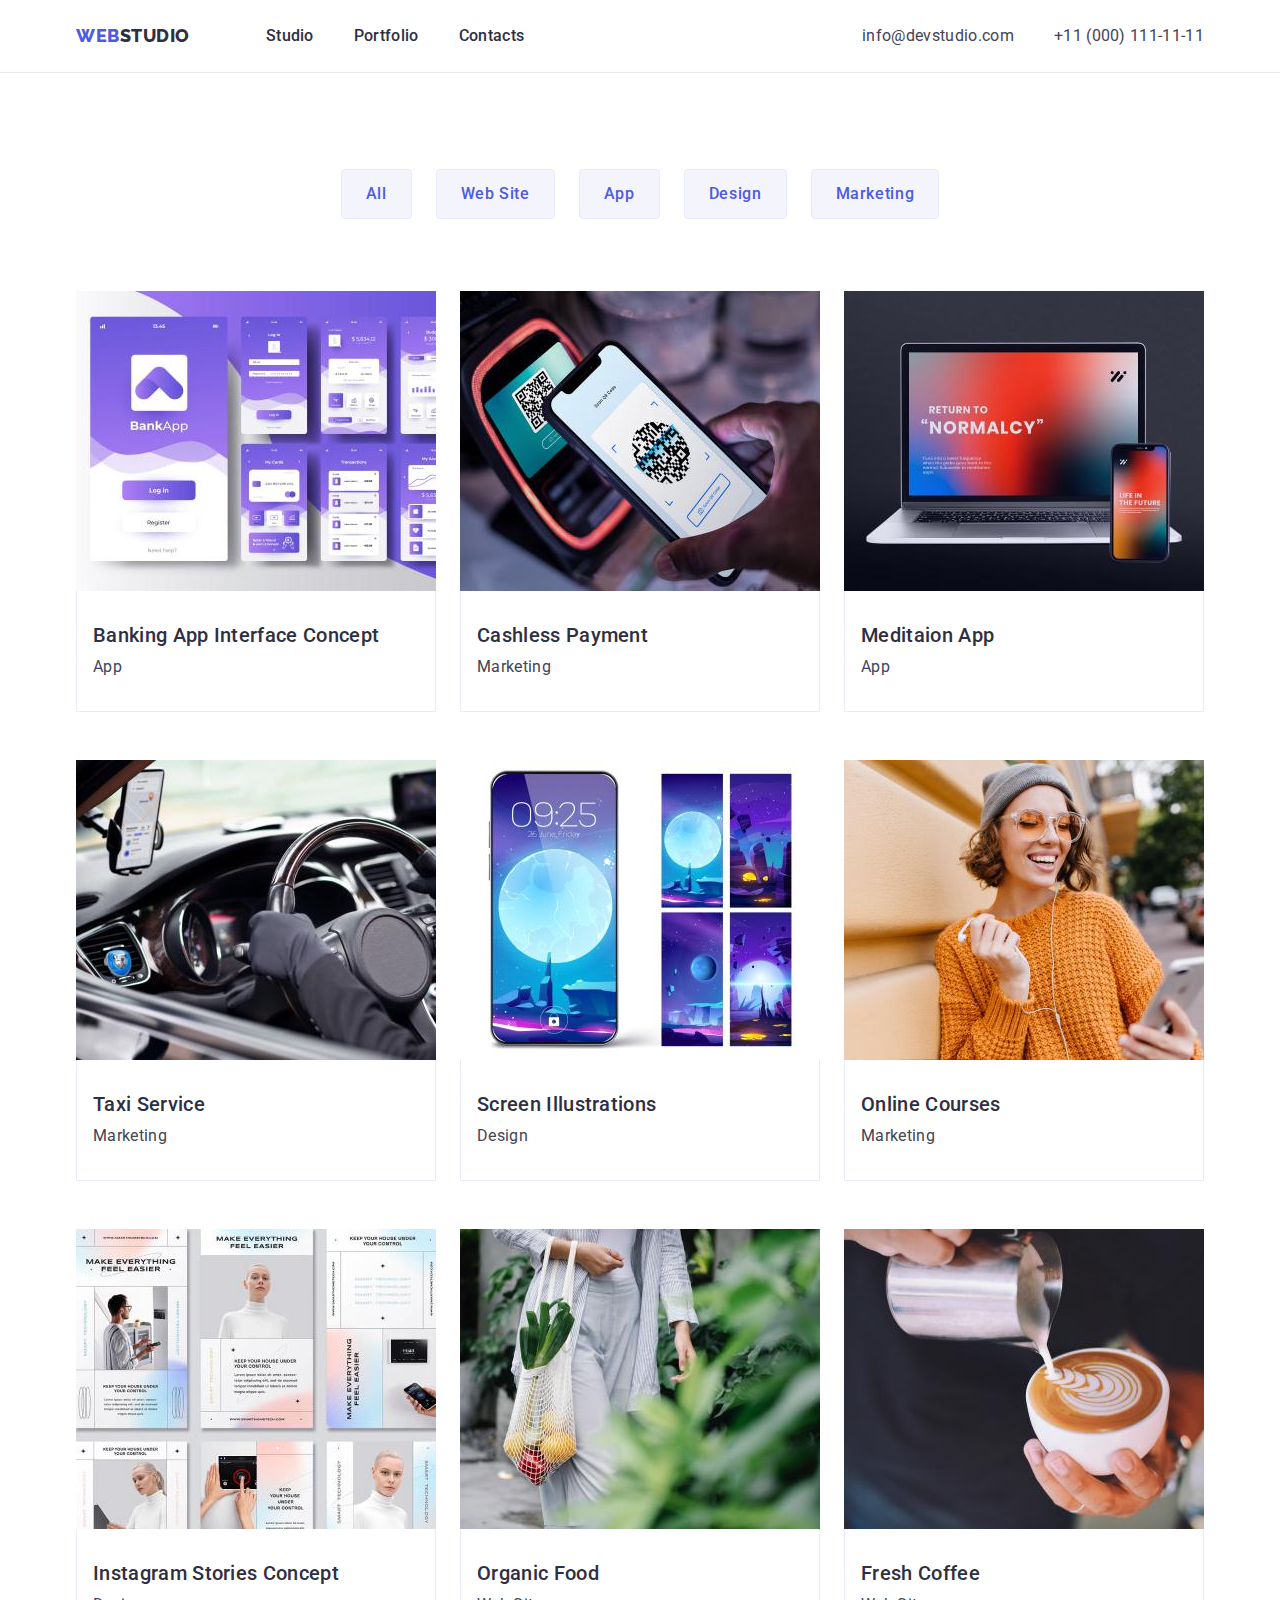
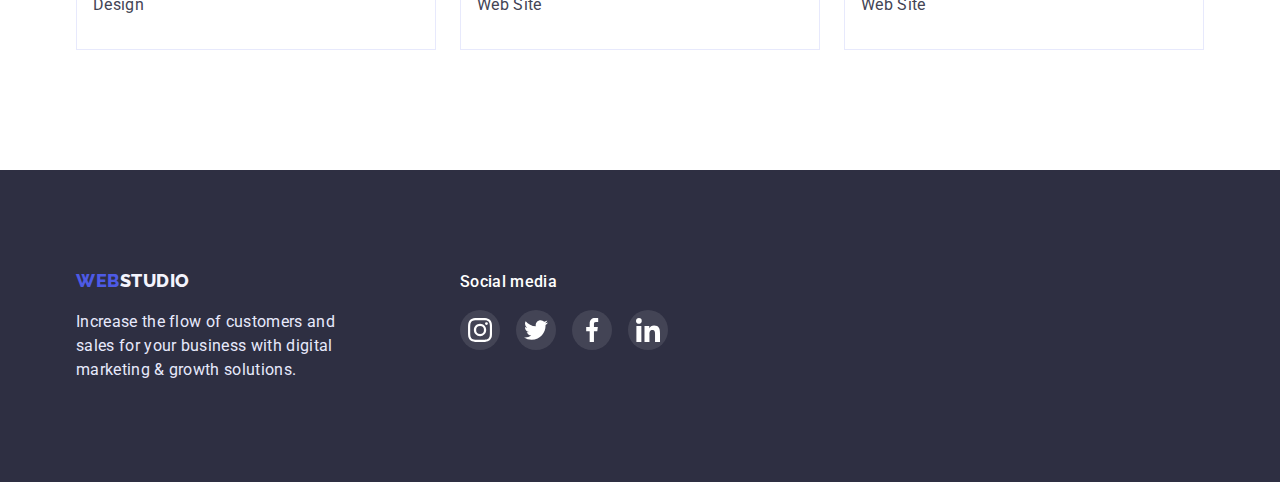
==== portfolio.html @ 3fb3bf38 "Initial commit" ====
<!DOCTYPE html>
<html lang="en">
  <head>
    <meta charset="UTF-8" />
    <meta http-equiv="X-UA-Compatible" content="IE=edge" />
    <meta name="viewport" content="width=device-width, initial-scale=1.0" />
    <title>goit-markup-hw-02</title>
    <!-- Fonts -->
    <link
      rel="stylesheet"
      href="https://cdnjs.cloudflare.com/ajax/libs/modern-normalize/1.1.0/modern-normalize.min.css"
    />
    <link rel="preconnect" href="https://fonts.googleapis.com" />
    <link rel="preconnect" href="https://fonts.gstatic.com" crossorigin />
    <link
      href="https://fonts.googleapis.com/css2?family=Raleway:wght@800&family=Roboto:wght@400;500;700;900&display=swap"
      rel="stylesheet"
    />
    <!-- Styles -->
    <link rel="stylesheet" href="./css/styles.css" />
  </head>
  <body>
    <header>
      <div class="conteiner">
        <div class="header-conteiner">
          <nav class="header-nav">
            <a class="logo" href="./index.html"
              ><span class="span-web">Web</span>Studio</a
            >
            <ul class="header-ul">
              <li><a class="header-link" href="./index.html">Studio</a></li>
              <li>
                <a class="header-link" href="./portfolio.html">Portfolio</a>
              </li>
              <li><a class="header-link" href="">Contacts</a></li>
            </ul>
          </nav>
          <address>
            <ul class="header-ul">
              <li>
                <a class="mail" href="mailto:info@devstudio.com"
                  >info@devstudio.com</a
                >
              </li>
              <li>
                <a class="tel" href="tel:+110001111111">+11 (000) 111-11-11</a>
              </li>
            </ul>
          </address>
        </div>
      </div>
    </header>
    <main>
      <!-- Portfolio -->

      <h1 hidden>Portfolio</h1>

      <!-- Filters -->

      <section class="portfolio-section">
        <div class="conteiner">
          <ul class="menu-button">
            <li class="button-li">
              <button class="portfolio-button" type="button">All</button>
            </li>
            <li class="button-li">
              <button class="portfolio-button" type="button">Web Site</button>
            </li>
            <li class="button-li">
              <button class="portfolio-button" type="button">App</button>
            </li>
            <li class="button-li">
              <button class="portfolio-button" type="button">Design</button>
            </li>
            <li class="button-li">
              <button class="portfolio-button" type="button">Marketing</button>
            </li>
          </ul>

          <ul class="menu-content">
            <li class="menu-item">
              <a class="menu-link" href=""
                ><img
                  src="./images/banking.jpg"
                  alt="Banking App Interface Concept"
                  width="360"
                  height="300"
                />
                <div class="menu-list">
                  <h3 class="title-h3">Banking App Interface Concept</h3>
                  <p class="title-text">App</p>
                </div>
              </a>
            </li>
            <li class="menu-item">
              <a class="menu-link" href="">
                <img
                  src="./images/payment.jpg"
                  alt="Cashless Payment"
                  width="360"
                  height="300"
                />
                <div class="menu-list">
                  <h3 class="title-h3">Cashless Payment</h3>
                  <p class="title-text">Marketing</p>
                </div>
              </a>
            </li>
            <li class="menu-item">
              <a class="menu-link" href="">
                <img
                  src="./images/meditationapp.jpg"
                  alt="Meditation App"
                  width="360"
                  height="300"
                />
                <div class="menu-list">
                  <h3 class="title-h3">Meditaion App</h3>
                  <p class="title-text">App</p>
                </div>
              </a>
            </li>
            <li class="menu-item">
              <a class="menu-link" href="">
                <img
                  src="./images/taxiservise.jpg"
                  alt="Taxi Service"
                  width="360"
                  height="300"
                />
                <div class="menu-list">
                  <h3 class="title-h3">Taxi Service</h3>
                  <p class="title-text">Marketing</p>
                </div>
              </a>
            </li>
            <li class="menu-item">
              <a class="menu-link" href="">
                <img
                  src="./images/screenillustrations.jpg"
                  alt="Screen Illustrations"
                  width="360"
                  height="300"
                />
                <div class="menu-list">
                  <h3 class="title-h3">Screen Illustrations</h3>
                  <p class="title-text">Design</p>
                </div>
              </a>
            </li>
            <li class="menu-item">
              <a class="menu-link" href="">
                <img
                  src="./images/onlinecourses.jpg"
                  alt="Online Courses"
                  width="360"
                  height="300"
                />
                <div class="menu-list">
                  <h3 class="title-h3">Online Courses</h3>
                  <p class="title-text">Marketing</p>
                </div>
              </a>
            </li>
            <li class="menu-item">
              <a class="menu-link" href="">
                <img
                  src="./images/instagram.jpg"
                  alt="Instagram Stories Concept"
                  width="360"
                  height="300"
                />
                <div class="menu-list">
                  <h3 class="title-h3">Instagram Stories Concept</h3>
                  <p class="title-text">Design</p>
                </div>
              </a>
            </li>
            <li class="menu-item">
              <a class="menu-link" href="">
                <img
                  src="./images/organicfood.jpg"
                  alt="Organic Food"
                  width="360"
                  height="300"
                />
                <div class="menu-list">
                  <h3 class="title-h3">Organic Food</h3>
                  <p class="title-text">Web Site</p>
                </div>
              </a>
            </li>
            <li class="menu-item">
              <a class="menu-link" href="">
                <img
                  src="./images/coffee.jpg"
                  alt="Fresh Coffee"
                  width="360"
                  height="300"
                />
                <div class="menu-list">
                  <h3 class="title-h3">Fresh Coffee</h3>
                  <p class="title-text">Web Site</p>
                </div>
              </a>
            </li>
          </ul>
        </div>
      </section>
    </main>

    <!-- Footer -->

    <footer>
      <div class="conteiner box-footer">
        <div>
          <a class="footer-logo" href="./index.html"
            ><span class="span-web">Web</span>Studio</a
          >
          <p class="footer-p">
            Increase the flow of customers and sales for your business with
            digital marketing & growth solutions.
          </p>
        </div>
        <div class="footer-social">
          <h3 class="title-h3 foot">Social media</h3>
          <ul class="footer-list">
            <li class="footer-item">
              <a class="footer-link" href="">
                <svg class="footer-icon" width="24" height="24">
                  <use href="./images/icons.svg#icon-instagram"></use>
                </svg>
              </a>
            </li>
            <li class="footer-item">
              <a class="footer-link" href="">
                <svg class="footer-icon" width="24" height="24">
                  <use href="./images/icons.svg#icon-twitter"></use>
                </svg>
              </a>
            </li>
            <li class="footer-item">
              <a class="footer-link" href="">
                <svg class="footer-icon" width="24" height="24">
                  <use href="./images/icons.svg#icon-facebook"></use>
                </svg>
              </a>
            </li>
            <li class="footer-item">
              <a class="footer-link" href="">
                <svg class="footer-icon" width="24" height="24">
                  <use href="./images/icons.svg#icon-linkedin"></use>
                </svg>
              </a>
            </li>
          </ul>
        </div>
      </div>
    </footer>
  </body>
</html>
---- css/styles.css ----
:root {
  --color-brand: #2e2f42;
  --color-prymary: #434455;
  --color-secondary: #ffffff;
  --color-iris: #4d5ae5;
  --color-ocean: #404bbf;
  --color-light: #f4f4fd;
  --color-accent: #e7e9fc;
  --color-gray: #8e8f99;
  --color-bgrsvg: #ffffff1a;
  --color-green: #31d0aa;
}

body {
  color: var(--color-prymary);
  font-family: 'Roboto', sans-serif;
  font-size: 16px;
  line-height: 1.5;
  letter-spacing: 0.02em;
}
h1,
h2,
h3,
h4,
h5,
h6,
p {
  margin-top: 0;
  margin-bottom: 0;
}
ul {
  margin-top: 0;
  margin-bottom: 0;
  padding-left: 0;
}

/* Header */

.conteiner {
  width: 100%;
  max-width: 1158px;
  margin: 0 auto;
  padding: 0 15px;
}

header {
  background-color: var(--color-secondary);
  border-bottom: 1px solid var(--color-accent);
  max-width: 1440px;
  margin-left: auto;
  margin-right: auto;
}
.header-conteiner {
  display: flex;
  align-items: center;
  padding-top: 24px;
  padding-bottom: 24px;
}
.header-nav {
  display: flex;
  align-items: center;
  flex-grow: 1;
  gap: 76px;
}
.header-ul {
  display: flex;
  gap: 40px;
}
ul {
  list-style-type: none;
}
img {
  display: block;
}

.logo {
  color: var(--color-brand);
  font-family: 'Raleway', sans-serif;
  font-weight: 800;
  font-size: 18px;
  line-height: 1.33;
  text-decoration: none;
  text-transform: uppercase;
  letter-spacing: 0.03em;
}
.span-web {
  color: var(--color-iris);
}

.header-link {
  color: var(--color-brand);
  font-weight: 500;
  font-size: 16px;
  line-height: 1.5;
  letter-spacing: 0.02em;
  text-decoration: none;
}
.header-link:hover,
.header-link:focus,
.header-link:after {
  color: var(--color-ocean);
}
/* Address */
.mail,
.tel {
  color: var(--color-prymary);
  font-style: normal;
  text-decoration: none;
  letter-spacing: 0.02em;
}
.mail:hover,
.mail:focus {
  color: var(--color-ocean);
}

/* Hero */

.hero-section {
  background-color: var(--color-brand);
  background-image: linear-gradient(
      rgba(46, 47, 66, 0.7),
      rgba(46, 47, 66, 0.7)
    ),
    url(../images/hero-image.jpg);
  background-repeat: no-repeat;
  background-size: cover;
  text-align: center;
  max-width: 1440px;
  padding-top: 188px;
  padding-bottom: 188px;
  margin-left: auto;
  margin-right: auto;
}

.hero-title {
  color: var(--color-secondary);
  font-size: 56px;
  line-height: 1.07;
  margin: 0 auto 48px;
}
.button-hero {
  font-family: 'Roboto', sans-serif;
  color: var(--color-secondary);
  background-color: var(--color-iris);
  font-weight: 500;
  font-size: 16px;
  line-height: 1.5;
  border: none;
  border-radius: 4px;
  cursor: pointer;
  letter-spacing: 0.04em;
  padding: 16px 32px;
  margin-left: auto;
  margin-right: auto;
}
.button-hero:hover,
.button-hero:focus {
  color: var(--color-secondary);
  background-color: var(--color-ocean);
}
/* features */

.icon-features {
  background-color: var(--color-light);
  display: flex;
  justify-content: center;
  align-items: center;
  width: 264px;
  height: 112px;
  border-radius: 4px;
  margin-bottom: 8px;
}

.list-about-us {
  display: flex;
  gap: 24px;
}
.feature-li {
  flex-basis: calc((100% - 3 * 24px) / 4);
}
.title-text {
  margin-top: 8px;
  color: var(--color-prymary);
}
/* What are we doing */
.work-li {
  flex-basis: calc((100% - 2 * 24px) / 3);
  border: 1px solid var(--color-accent);
}

.section,
.our-team {
  padding: 120px 0;
}

.title-h3 {
  color: var(--color-brand);
  font-weight: 500;
  font-size: 20px;
  line-height: 1.2;
}
/* Title-h2 */
.title-h2 {
  color: var(--color-brand);
  font-size: 36px;
  line-height: 1.11;
  text-align: center;
  text-transform: capitalize;
  margin-bottom: 72px;
}
.works {
  padding-top: 0;
}

/* Our Team */
.our-team {
  background-color: var(--color-light);
}
.background-our-team {
  background-color: var(--color-secondary);
  flex-basis: calc((100% - 3 * 24px) / 4);
  box-shadow: 0px 1px 6px rgba(46, 47, 66, 0.08),
    0px 1px 1px rgba(46, 47, 66, 0.16), 0px 2px 1px rgba(46, 47, 66, 0.08);
  border-radius: 0px 0px 4px 4px;
}
.team {
  padding: 32px 0;
  text-align: center;
}
/* Icons */

.socials-list {
  display: flex;
  gap: 24px;
  justify-content: center;
  align-items: center;
  padding-top: 8px;
}

.socials-item {
  width: 40px;
  height: 40px;
}
.socials-link {
  background-color: var(--color-iris);
  display: flex;
  justify-content: center;
  align-items: center;
  width: 100%;
  height: 100%;
  border-radius: 50%;
}
.socials-link:hover,
.socials-link:focus {
  background-color: var(--color-ocean);
}
.socials-icon {
  fill: var(--color-light);
}

/* Customers */

.section-customers {
  padding: 130px 0 120px;
}
.customers-list {
  display: flex;
  gap: 24px;
}

.customers-link {
  width: 168px;
  height: 88px;
  display: flex;
  justify-content: center;
  align-items: center;
  border: 1px solid var(--color-gray);
  border-radius: 4px;
  fill: var(--color-gray);
}
.customers-link:hover,
.customers-link:focus .customers-icon {
  border-color: var(--color-ocean);
  fill: var(--color-ocean);
  outline-color: var(--color-ocean);
}

/* Footer */
footer {
  background-color: var(--color-brand);
  padding-top: 100px;
  padding-bottom: 100px;
}
.footer-logo {
  color: var(--color-light);
  font-family: 'Raleway', sans-serif;
  font-weight: 800;
  font-size: 18px;
  line-height: 1.17;
  text-decoration: none;
  text-transform: uppercase;
  letter-spacing: 0.03em;
}
.footer-p {
  color: var(--color-accent);
  max-width: 264px;
  margin-top: 16px;
}
/* Social icon footer */

.box-footer {
  display: flex;
  align-items: baseline;
}

.footer-social {
  margin-left: 120px;
}

.foot {
  color: var(--color-secondary);
  font-size: 16px;
  line-height: 1.5;
}
.footer-list {
  display: flex;
  justify-content: center;
  align-items: center;
  gap: 16px;
  padding-top: 16px;
}
.footer-item {
  width: 40px;
  height: 40px;
}
.footer-link {
  background-color: var(--color-bgrsvg);
  display: flex;
  justify-content: center;
  align-items: center;
  width: 100%;
  height: 100%;
  border-radius: 50%;
}
.footer-link:hover,
.footer-link:focus {
  background-color: var(--color-green);
}
.footer-icon {
  fill: var(--color-secondary);
}

/* Portfolio */

/* Filters */

.portfolio-section {
  padding-top: 96px;
  padding-bottom: 120px;
}

.menu-button {
  display: flex;
  justify-content: center;
  gap: 24px;
  margin-bottom: 72px;
}
.menu-content {
  display: flex;
  justify-content: center;
  gap: 48px 24px;
  flex-wrap: wrap;
}
.menu-item {
  flex-basis: calc((100% - 2 * 24px) / 3);
}
.menu-link {
  text-decoration: none;
}
.menu-item:hover {
  box-shadow: 0px 1px 6px rgba(46, 47, 66, 0.08),
    0px 1px 1px rgba(46, 47, 66, 0.16), 0px 2px 1px rgba(46, 47, 66, 0.08);
}
.menu-list {
  padding-top: 32px;
  padding-bottom: 32px;
  padding-left: 16px;
  border-right: 1px solid var(--color-accent);
  border-left: 1px solid var(--color-accent);
  border-bottom: 1px solid var(--color-accent);
}

.portfolio-button {
  font-family: 'Roboto', sans-serif;
  color: var(--color-iris);
  background-color: var(--color-light);
  font-weight: 500;
  font-size: 16px;
  line-height: 1.5;
  border: 1px solid var(--color-accent);
  border-radius: 4px;
  cursor: pointer;
  letter-spacing: 0.04em;
  padding: 12px 24px;
}
.portfolio-button:hover,
.portfolio-button:focus {
  color: var(--color-secondary);
  background-color: var(--color-ocean);
  box-shadow: 0px 3px 1px rgba(0, 0, 0, 0.1), 0px 2px 1px rgba(0, 0, 0, 0.08),
    0px 2px 2px rgba(0, 0, 0, 0.12);
  border-radius: 4px;
}
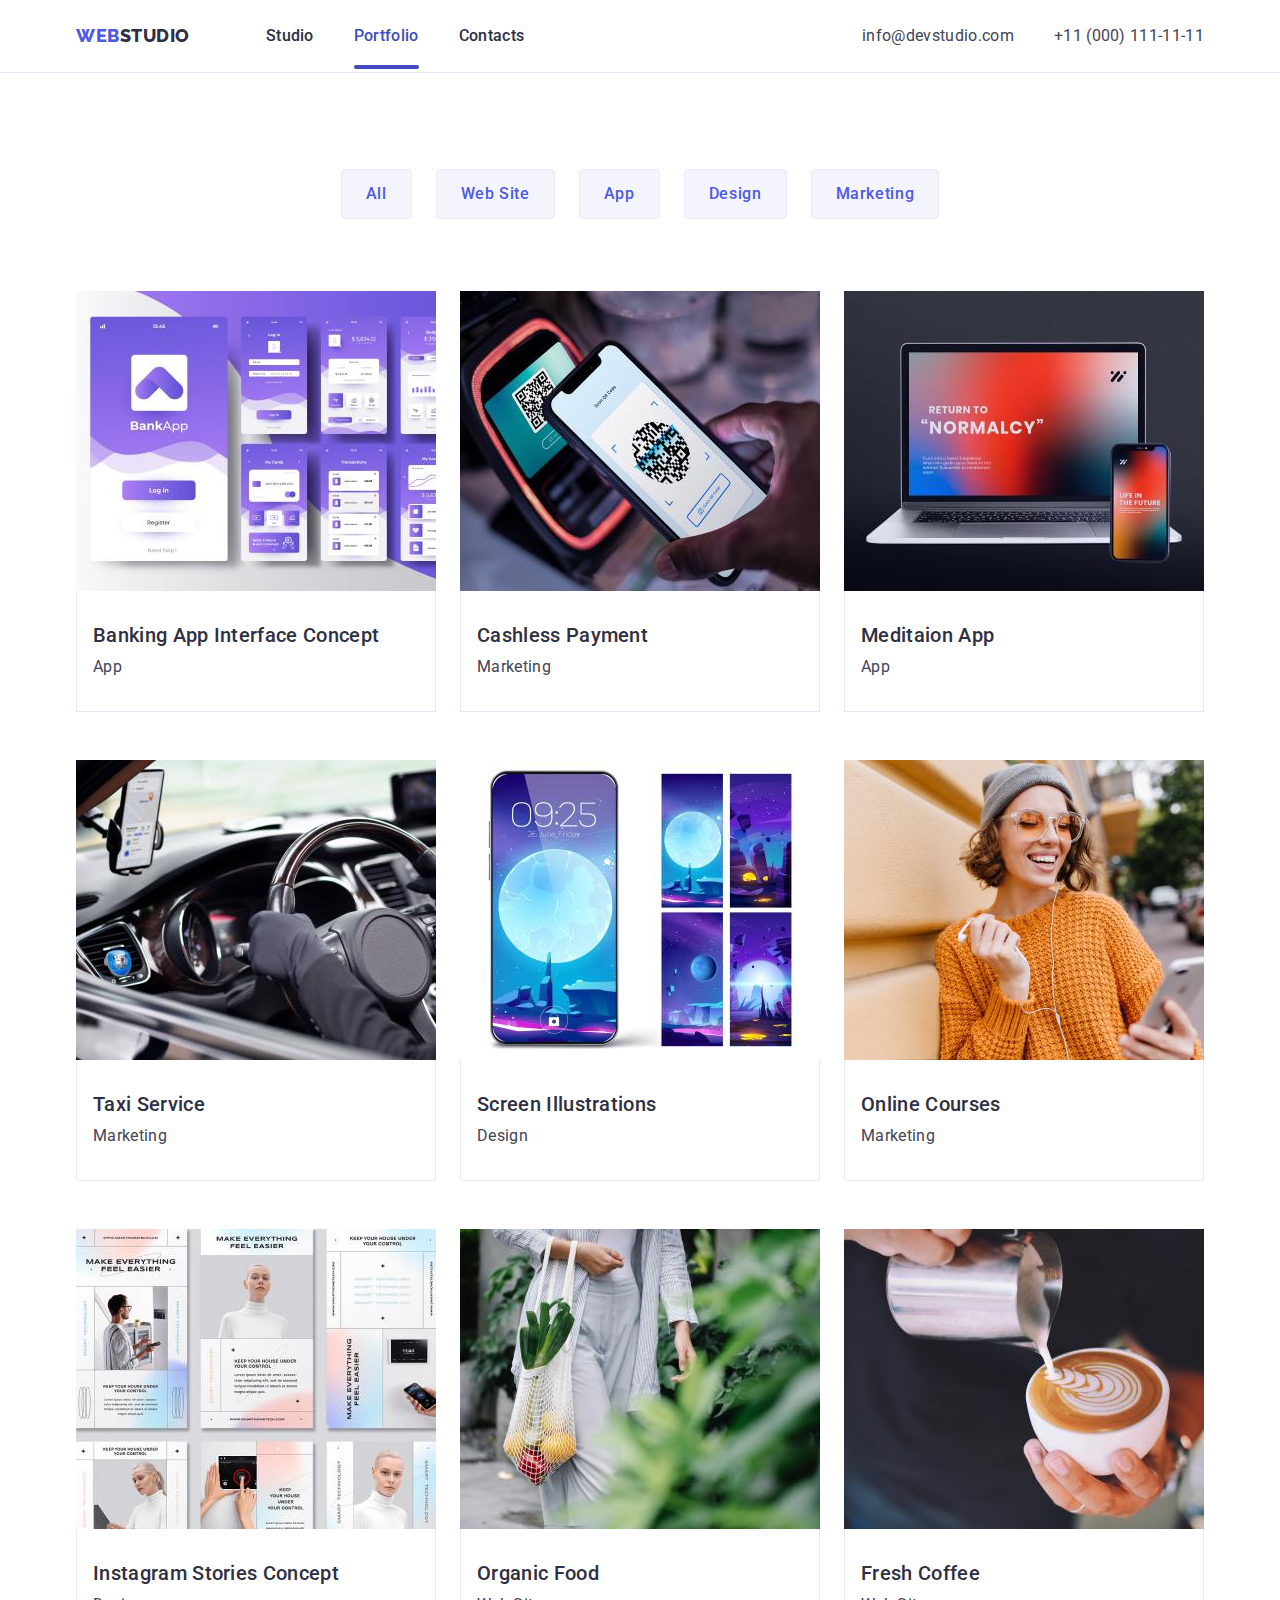
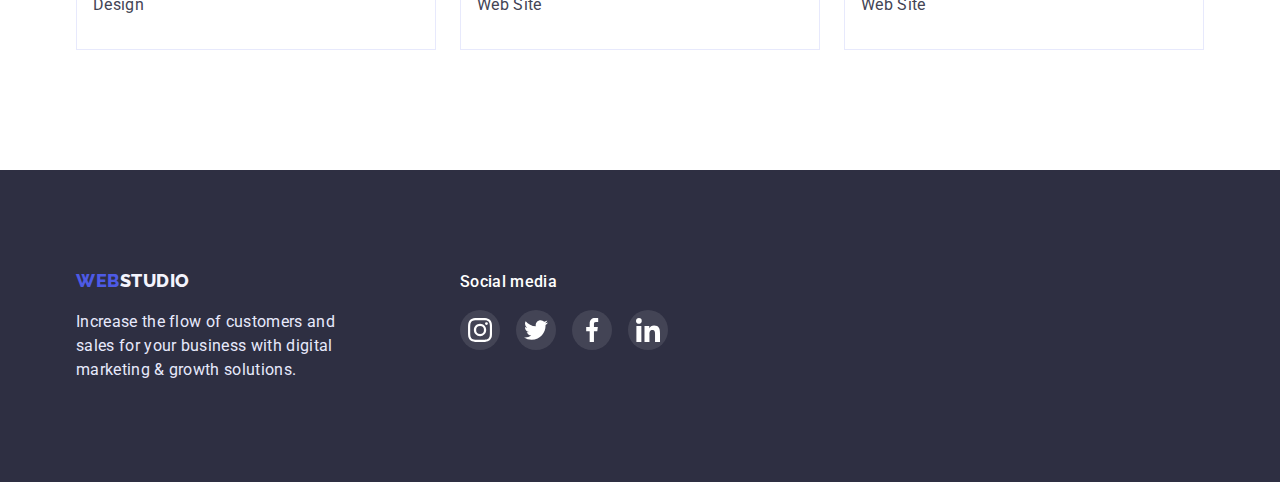
==== commit 17f6c754: "update index.html" ====
--- a/portfolio.html
+++ b/portfolio.html
@@ -30,7 +30,9 @@
             <ul class="header-ul">
               <li><a class="header-link" href="./index.html">Studio</a></li>
               <li>
-                <a class="header-link" href="./portfolio.html">Portfolio</a>
+                <a class="header-link current active" href="./portfolio.html"
+                  >Portfolio</a
+                >
               </li>
               <li><a class="header-link" href="">Contacts</a></li>
             </ul>
@@ -79,13 +81,23 @@
 
           <ul class="menu-content">
             <li class="menu-item">
-              <a class="menu-link" href=""
-                ><img
-                  src="./images/banking.jpg"
-                  alt="Banking App Interface Concept"
-                  width="360"
-                  height="300"
-                />
+              <a class="menu-link" href="">
+                <div class="menu-wrapper">
+                  <img
+                    src="./images/banking.jpg"
+                    alt="Banking App Interface Concept"
+                    width="360"
+                    height="300"
+                  />
+                  <div class="menu-slide">
+                    <p>
+                      14 Stylish and User-Friendly App Design Concepts · Task
+                      Manager App · Calorie Tracker App · Exotic Fruit Ecommerce
+                      App · Cloud Storage App
+                    </p>
+                  </div>
+                </div>
+
                 <div class="menu-list">
                   <h3 class="title-h3">Banking App Interface Concept</h3>
                   <p class="title-text">App</p>
@@ -94,12 +106,21 @@
             </li>
             <li class="menu-item">
               <a class="menu-link" href="">
-                <img
-                  src="./images/payment.jpg"
-                  alt="Cashless Payment"
-                  width="360"
-                  height="300"
-                />
+                <div class="menu-wrapper">
+                  <img
+                    src="./images/payment.jpg"
+                    alt="Cashless Payment"
+                    width="360"
+                    height="300"
+                  />
+                  <div class="menu-slide">
+                    <p>
+                      14 Stylish and User-Friendly App Design Concepts · Task
+                      Manager App · Calorie Tracker App · Exotic Fruit Ecommerce
+                      App · Cloud Storage App
+                    </p>
+                  </div>
+                </div>
                 <div class="menu-list">
                   <h3 class="title-h3">Cashless Payment</h3>
                   <p class="title-text">Marketing</p>
@@ -108,12 +129,21 @@
             </li>
             <li class="menu-item">
               <a class="menu-link" href="">
-                <img
-                  src="./images/meditationapp.jpg"
-                  alt="Meditation App"
-                  width="360"
-                  height="300"
-                />
+                <div class="menu-wrapper">
+                  <img
+                    src="./images/meditationapp.jpg"
+                    alt="Meditation App"
+                    width="360"
+                    height="300"
+                  />
+                  <div class="menu-slide">
+                    <p>
+                      14 Stylish and User-Friendly App Design Concepts · Task
+                      Manager App · Calorie Tracker App · Exotic Fruit Ecommerce
+                      App · Cloud Storage App
+                    </p>
+                  </div>
+                </div>
                 <div class="menu-list">
                   <h3 class="title-h3">Meditaion App</h3>
                   <p class="title-text">App</p>
@@ -122,12 +152,21 @@
             </li>
             <li class="menu-item">
               <a class="menu-link" href="">
-                <img
-                  src="./images/taxiservise.jpg"
-                  alt="Taxi Service"
-                  width="360"
-                  height="300"
-                />
+                <div class="menu-wrapper">
+                  <img
+                    src="./images/taxiservise.jpg"
+                    alt="Taxi Service"
+                    width="360"
+                    height="300"
+                  />
+                  <div class="menu-slide">
+                    <p>
+                      14 Stylish and User-Friendly App Design Concepts · Task
+                      Manager App · Calorie Tracker App · Exotic Fruit Ecommerce
+                      App · Cloud Storage App
+                    </p>
+                  </div>
+                </div>
                 <div class="menu-list">
                   <h3 class="title-h3">Taxi Service</h3>
                   <p class="title-text">Marketing</p>
@@ -136,12 +175,21 @@
             </li>
             <li class="menu-item">
               <a class="menu-link" href="">
-                <img
-                  src="./images/screenillustrations.jpg"
-                  alt="Screen Illustrations"
-                  width="360"
-                  height="300"
-                />
+                <div class="menu-wrapper">
+                  <img
+                    src="./images/screenillustrations.jpg"
+                    alt="Screen Illustrations"
+                    width="360"
+                    height="300"
+                  />
+                  <div class="menu-slide">
+                    <p>
+                      14 Stylish and User-Friendly App Design Concepts · Task
+                      Manager App · Calorie Tracker App · Exotic Fruit Ecommerce
+                      App · Cloud Storage App
+                    </p>
+                  </div>
+                </div>
                 <div class="menu-list">
                   <h3 class="title-h3">Screen Illustrations</h3>
                   <p class="title-text">Design</p>
@@ -150,12 +198,21 @@
             </li>
             <li class="menu-item">
               <a class="menu-link" href="">
-                <img
-                  src="./images/onlinecourses.jpg"
-                  alt="Online Courses"
-                  width="360"
-                  height="300"
-                />
+                <div class="menu-wrapper">
+                  <img
+                    src="./images/onlinecourses.jpg"
+                    alt="Online Courses"
+                    width="360"
+                    height="300"
+                  />
+                  <div class="menu-slide">
+                    <p>
+                      14 Stylish and User-Friendly App Design Concepts · Task
+                      Manager App · Calorie Tracker App · Exotic Fruit Ecommerce
+                      App · Cloud Storage App
+                    </p>
+                  </div>
+                </div>
                 <div class="menu-list">
                   <h3 class="title-h3">Online Courses</h3>
                   <p class="title-text">Marketing</p>
@@ -164,12 +221,21 @@
             </li>
             <li class="menu-item">
               <a class="menu-link" href="">
-                <img
-                  src="./images/instagram.jpg"
-                  alt="Instagram Stories Concept"
-                  width="360"
-                  height="300"
-                />
+                <div class="menu-wrapper">
+                  <img
+                    src="./images/instagram.jpg"
+                    alt="Instagram Stories Concept"
+                    width="360"
+                    height="300"
+                  />
+                  <div class="menu-slide">
+                    <p>
+                      14 Stylish and User-Friendly App Design Concepts · Task
+                      Manager App · Calorie Tracker App · Exotic Fruit Ecommerce
+                      App · Cloud Storage App
+                    </p>
+                  </div>
+                </div>
                 <div class="menu-list">
                   <h3 class="title-h3">Instagram Stories Concept</h3>
                   <p class="title-text">Design</p>
@@ -178,12 +244,21 @@
             </li>
             <li class="menu-item">
               <a class="menu-link" href="">
-                <img
-                  src="./images/organicfood.jpg"
-                  alt="Organic Food"
-                  width="360"
-                  height="300"
-                />
+                <div class="menu-wrapper">
+                  <img
+                    src="./images/organicfood.jpg"
+                    alt="Organic Food"
+                    width="360"
+                    height="300"
+                  />
+                  <div class="menu-slide">
+                    <p>
+                      14 Stylish and User-Friendly App Design Concepts · Task
+                      Manager App · Calorie Tracker App · Exotic Fruit Ecommerce
+                      App · Cloud Storage App
+                    </p>
+                  </div>
+                </div>
                 <div class="menu-list">
                   <h3 class="title-h3">Organic Food</h3>
                   <p class="title-text">Web Site</p>
@@ -192,12 +267,21 @@
             </li>
             <li class="menu-item">
               <a class="menu-link" href="">
-                <img
-                  src="./images/coffee.jpg"
-                  alt="Fresh Coffee"
-                  width="360"
-                  height="300"
-                />
+                <div class="menu-wrapper">
+                  <img
+                    src="./images/coffee.jpg"
+                    alt="Fresh Coffee"
+                    width="360"
+                    height="300"
+                  />
+                  <div class="menu-slide">
+                    <p>
+                      14 Stylish and User-Friendly App Design Concepts · Task
+                      Manager App · Calorie Tracker App · Exotic Fruit Ecommerce
+                      App · Cloud Storage App
+                    </p>
+                  </div>
+                </div>
                 <div class="menu-list">
                   <h3 class="title-h3">Fresh Coffee</h3>
                   <p class="title-text">Web Site</p>
--- a/css/styles.css
+++ b/css/styles.css
@@ -53,8 +53,7 @@
 .header-conteiner {
   display: flex;
   align-items: center;
-  padding-top: 24px;
-  padding-bottom: 24px;
+  padding: 24px 0;
 }
 .header-nav {
   display: flex;
@@ -62,6 +61,7 @@
   flex-grow: 1;
   gap: 76px;
 }
+
 .header-ul {
   display: flex;
   gap: 40px;
@@ -94,7 +94,23 @@
   line-height: 1.5;
   letter-spacing: 0.02em;
   text-decoration: none;
-}
+  position: relative;
+  padding: 24px 0;
+}
+.header-link.current::after {
+  content: '';
+  width: 100%;
+  height: 4px;
+  background-color: currentColor;
+  border-radius: 2px;
+  position: absolute;
+  left: 0;
+  bottom: 0;
+}
+.active {
+  color: var(--color-ocean);
+}
+
 .header-link:hover,
 .header-link:focus,
 .header-link:after {
@@ -350,6 +366,20 @@
   fill: var(--color-secondary);
 }
 
+/* Modal */
+
+.backdrop {
+
+}
+
+.model {
+
+}
+
+.model-close {
+  
+}
+
 /* Portfolio */
 
 /* Filters */
@@ -373,14 +403,42 @@
 }
 .menu-item {
   flex-basis: calc((100% - 2 * 24px) / 3);
-}
-.menu-link {
-  text-decoration: none;
+  text-decoration: none;
+  transition-property: box-shadow;
+  transition-duration: 250ms;
+  transition-timing-function: cubic-bezier(0.4, 0, 0.2, 1);
 }
 .menu-item:hover {
   box-shadow: 0px 1px 6px rgba(46, 47, 66, 0.08),
     0px 1px 1px rgba(46, 47, 66, 0.16), 0px 2px 1px rgba(46, 47, 66, 0.08);
 }
+
+.menu-item:hover .menu-slide {
+  transform: translateY(0);
+}
+.menu-link {
+  text-decoration: none;
+}
+
+.menu-wrapper {
+  position: relative;
+  overflow: hidden;
+}
+
+.menu-slide {
+  position: absolute;
+  color: var(--color-light);
+  background-color: var(--color-iris);
+  top: 0;
+  left: 0;
+  width: 100%;
+  height: 100%;
+  padding: 40px 32px 164px;
+  transform: translateY(100%);
+  transition-duration: 250ms;
+  transition-timing-function: cubic-bezier(0.4, 0, 0.2, 1);
+}
+
 .menu-list {
   padding-top: 32px;
   padding-bottom: 32px;
